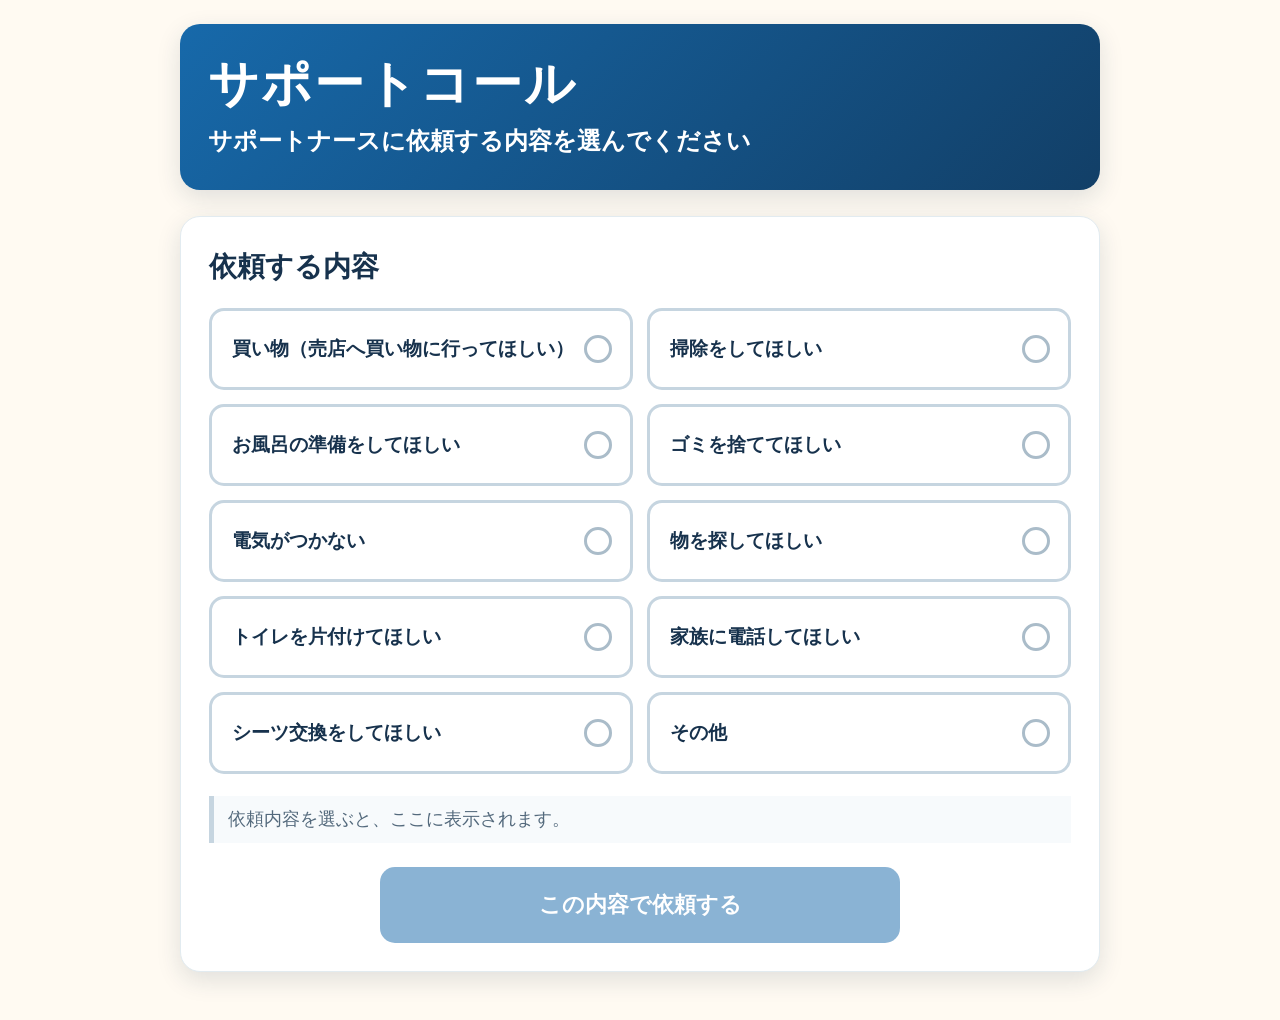
==== index.html @ 3096e854 "初回コミット" ====
<!doctype html>
<html lang="ja">
<head>
  <meta charset="UTF-8">
  <meta name="viewport" content="width=device-width, initial-scale=1.0">
  <title>サポートコール</title>
  <style>
    :root { --blue:#1769aa; --dark:#123f67; --ink:#17324d; --line:#c6d5e0; --cream:#fffaf2; }
    * { box-sizing:border-box; }
    body { margin:0; background:var(--cream); color:var(--ink); font-family:-apple-system,BlinkMacSystemFont,"Yu Gothic",Meiryo,sans-serif; font-size:18px; line-height:1.6; }
    button { font:inherit; }
    .page { width:min(920px,calc(100% - 24px)); margin:auto; padding:24px 0 48px; }
    .hero { padding:30px 28px; color:#fff; background:linear-gradient(135deg,var(--blue),var(--dark)); border-radius:20px; box-shadow:0 8px 24px #17324d22; }
    .hero p { margin:6px 0 0; font-size:clamp(1.2rem,3vw,1.5rem); font-weight:bold; }
    h1 { margin:0; font-size:clamp(2rem,5vw,3.1rem); line-height:1.25; letter-spacing:.04em; }
    .content { margin-top:26px; padding:28px; background:#fff; border:1px solid #e2ebf0; border-radius:20px; box-shadow:0 8px 24px #17324d22; }
    h2 { margin:0 0 18px; font-size:clamp(1.35rem,3vw,1.75rem); }
    .request-list { display:grid; grid-template-columns:repeat(2,minmax(0,1fr)); gap:14px; margin:0; padding:0; list-style:none; }
    .request-button { position:relative; width:100%; min-height:82px; padding:16px 52px 16px 20px; color:var(--ink); text-align:left; background:#fff; border:3px solid var(--line); border-radius:15px; cursor:pointer; font-size:1.2rem; font-weight:bold; line-height:1.4; }
    .request-button::after { content:""; position:absolute; top:50%; right:18px; width:22px; height:22px; border:3px solid #aabcc9; border-radius:50%; transform:translateY(-50%); }
    .request-button:hover, .request-button[aria-pressed="true"] { border-color:var(--blue); }
    .request-button:focus-visible, .submit-button:focus-visible { outline:4px solid #f3c95b; outline-offset:3px; }
    .request-button[aria-pressed="true"] { color:var(--dark); background:#eaf5fc; box-shadow:0 0 0 2px #1769aa22; }
    .request-button[aria-pressed="true"]::after { background:var(--blue); border-color:var(--blue); box-shadow:inset 0 0 0 5px #eaf5fc; }
    .summary { min-height:42px; margin:22px 0 24px; padding:9px 14px; color:#53697c; background:#f7fafc; border-left:5px solid var(--line); }
    .summary.selected { color:var(--dark); background:#eaf5fc; border-left-color:var(--blue); font-weight:bold; }
    .submit-button { display:block; width:min(100%,520px); min-height:76px; margin:auto; padding:15px 22px; color:#fff; background:var(--blue); border:0; border-radius:15px; box-shadow:0 5px 0 var(--dark); cursor:pointer; font-size:1.35rem; font-weight:bold; }
    .submit-button:hover:not(:disabled) { background:var(--dark); }
    .submit-button:disabled { opacity:.5; cursor:not-allowed; box-shadow:none; }
    .message { display:none; margin:24px 0 0; padding:20px; color:#146c4a; background:#eaf8f1; border:2px solid #95d4b8; border-radius:14px; font-size:1.3rem; font-weight:bold; text-align:center; }
    .message.visible { display:block; }
    @media (max-width:620px) { .page{padding-top:10px;} .hero,.content{padding:22px 18px;border-radius:16px;} .request-list{grid-template-columns:1fr;gap:11px;} .request-button{min-height:72px;font-size:1.12rem;} }
  </style>
</head>
<body>
  <main class="page">
    <header class="hero">
      <h1>サポートコール</h1>
      <p>サポートナースに依頼する内容を選んでください</p>
    </header>

    <section class="content" aria-labelledby="request-title">
      <h2 id="request-title">依頼する内容</h2>
      <ul class="request-list">
        <li><button type="button" class="request-button" aria-pressed="false">買い物（売店へ買い物に行ってほしい）</button></li>
        <li><button type="button" class="request-button" aria-pressed="false">掃除をしてほしい</button></li>
        <li><button type="button" class="request-button" aria-pressed="false">お風呂の準備をしてほしい</button></li>
        <li><button type="button" class="request-button" aria-pressed="false">ゴミを捨ててほしい</button></li>
        <li><button type="button" class="request-button" aria-pressed="false">電気がつかない</button></li>
        <li><button type="button" class="request-button" aria-pressed="false">物を探してほしい</button></li>
        <li><button type="button" class="request-button" aria-pressed="false">トイレを片付けてほしい</button></li>
        <li><button type="button" class="request-button" aria-pressed="false">家族に電話してほしい</button></li>
        <li><button type="button" class="request-button" aria-pressed="false">シーツ交換をしてほしい</button></li>
        <li><button type="button" class="request-button" aria-pressed="false">その他</button></li>
      </ul>
      <p id="summary" class="summary" aria-live="polite">依頼内容を選ぶと、ここに表示されます。</p>
      <button id="submit" class="submit-button" type="button" disabled>この内容で依頼する</button>
      <p id="message" class="message" role="status">サポートナースに依頼しました</p>
    </section>
  </main>

  <script>
    const buttons = document.querySelectorAll('.request-button');
    const submit = document.querySelector('#submit');
    const summary = document.querySelector('#summary');
    const message = document.querySelector('#message');
    let selected = null;

    buttons.forEach((button) => {
      button.addEventListener('click', () => {
        if (selected) selected.setAttribute('aria-pressed', 'false');
        selected = button;
        selected.setAttribute('aria-pressed', 'true');
        submit.disabled = false;
        summary.textContent = `選択中：${selected.textContent}`;
        summary.classList.add('selected');
        message.classList.remove('visible');
      });
    });

    submit.addEventListener('click', () => {
      if (selected) message.classList.add('visible');
    });
  </script>
</body>
</html>
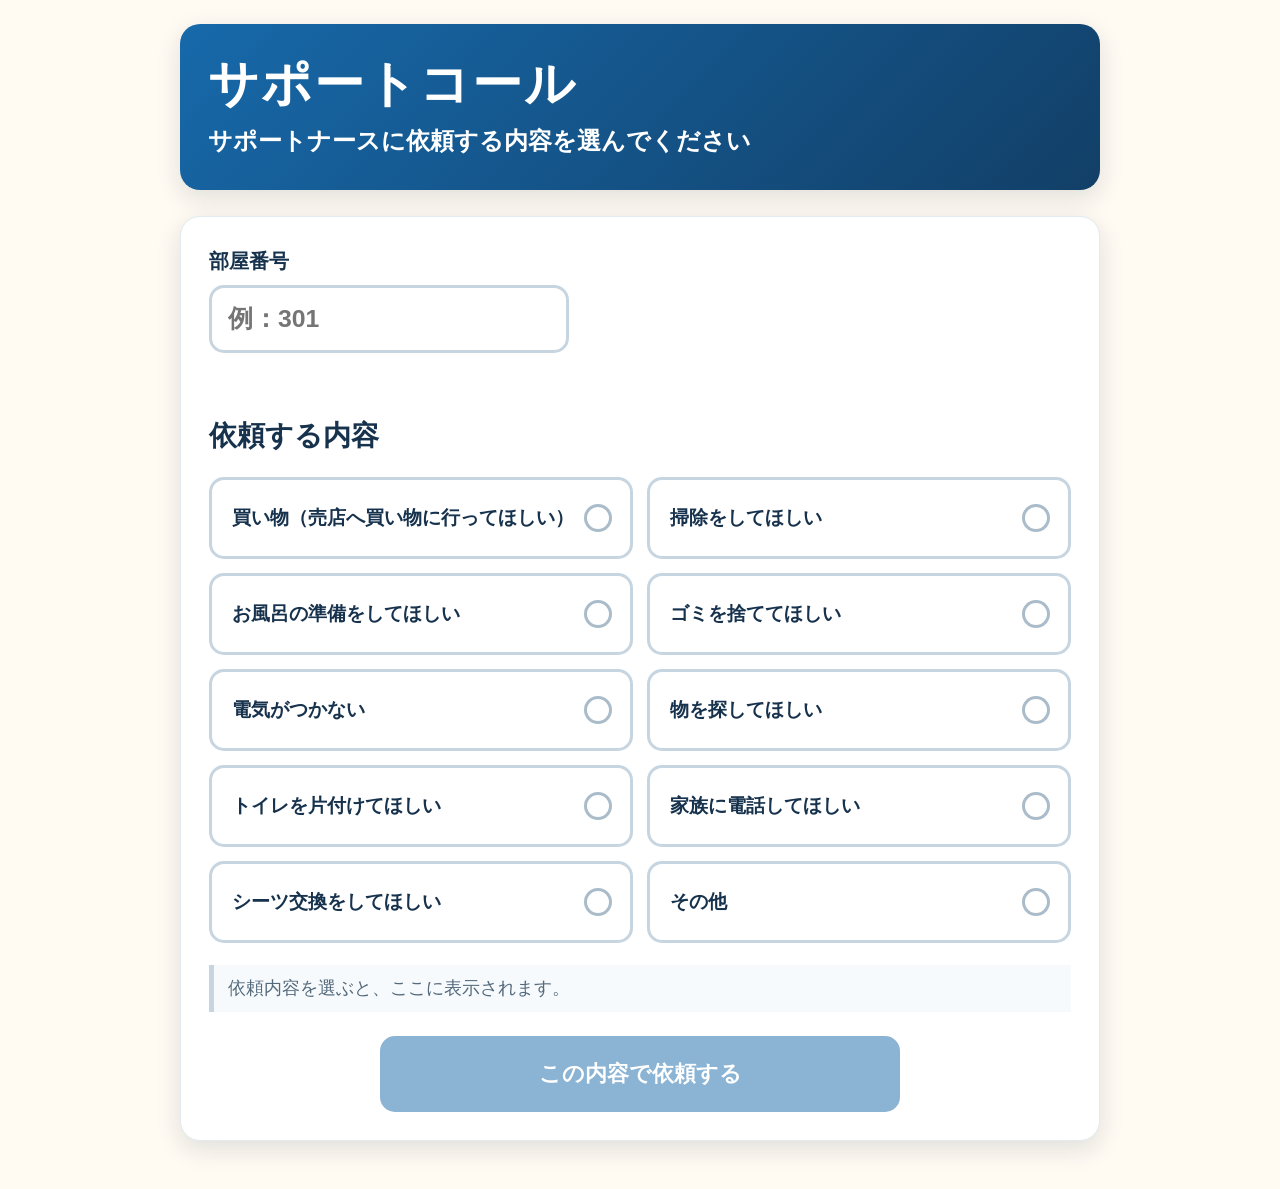
==== commit 9e35c165: "患者画面からスタッフ画面への依頼連携を追加" ====
--- a/index.html
+++ b/index.html
@@ -15,6 +15,11 @@
     h1 { margin:0; font-size:clamp(2rem,5vw,3.1rem); line-height:1.25; letter-spacing:.04em; }
     .content { margin-top:26px; padding:28px; background:#fff; border:1px solid #e2ebf0; border-radius:20px; box-shadow:0 8px 24px #17324d22; }
     h2 { margin:0 0 18px; font-size:clamp(1.35rem,3vw,1.75rem); }
+    .room-field { margin:0 0 26px; }
+    .room-label { display:block; margin-bottom:8px; font-size:1.25rem; font-weight:bold; }
+    .room-input { width:min(100%,360px); min-height:68px; padding:12px 16px; color:var(--ink); border:3px solid var(--line); border-radius:15px; font-size:1.55rem; font-weight:bold; }
+    .room-input:focus { outline:4px solid #f3c95b; outline-offset:3px; border-color:var(--blue); }
+    .room-error { min-height:29px; margin:6px 0 0; color:#b42318; font-size:1.05rem; font-weight:bold; }
     .request-list { display:grid; grid-template-columns:repeat(2,minmax(0,1fr)); gap:14px; margin:0; padding:0; list-style:none; }
     .request-button { position:relative; width:100%; min-height:82px; padding:16px 52px 16px 20px; color:var(--ink); text-align:left; background:#fff; border:3px solid var(--line); border-radius:15px; cursor:pointer; font-size:1.2rem; font-weight:bold; line-height:1.4; }
     .request-button::after { content:""; position:absolute; top:50%; right:18px; width:22px; height:22px; border:3px solid #aabcc9; border-radius:50%; transform:translateY(-50%); }
@@ -40,6 +45,11 @@
     </header>
 
     <section class="content" aria-labelledby="request-title">
+      <div class="room-field">
+        <label class="room-label" for="room-number">部屋番号</label>
+        <input id="room-number" class="room-input" type="text" inputmode="numeric" autocomplete="off" placeholder="例：301" aria-describedby="room-error">
+        <p id="room-error" class="room-error" aria-live="polite"></p>
+      </div>
       <h2 id="request-title">依頼する内容</h2>
       <ul class="request-list">
         <li><button type="button" class="request-button" aria-pressed="false">買い物（売店へ買い物に行ってほしい）</button></li>
@@ -61,17 +71,28 @@
 
   <script>
     const buttons = document.querySelectorAll('.request-button');
+    const roomInput = document.querySelector('#room-number');
+    const roomError = document.querySelector('#room-error');
     const submit = document.querySelector('#submit');
     const summary = document.querySelector('#summary');
     const message = document.querySelector('#message');
     let selected = null;
+
+    function updateSubmitState() {
+      submit.disabled = !selected;
+    }
+
+    roomInput.addEventListener('input', () => {
+      roomError.textContent = '';
+      updateSubmitState();
+    });
 
     buttons.forEach((button) => {
       button.addEventListener('click', () => {
         if (selected) selected.setAttribute('aria-pressed', 'false');
         selected = button;
         selected.setAttribute('aria-pressed', 'true');
-        submit.disabled = false;
+        updateSubmitState();
         summary.textContent = `選択中：${selected.textContent}`;
         summary.classList.add('selected');
         message.classList.remove('visible');
@@ -79,7 +100,18 @@
     });
 
     submit.addEventListener('click', () => {
-      if (selected) message.classList.add('visible');
+      const roomNumber = roomInput.value.trim();
+      if (!roomNumber) {
+        roomError.textContent = '部屋番号を入力してください';
+        roomInput.focus();
+        updateSubmitState();
+        return;
+      }
+      if (!selected) return;
+
+      sessionStorage.setItem('roomNumber', roomNumber);
+      sessionStorage.setItem('requestContent', selected.textContent);
+      window.location.href = './staff.html';
     });
   </script>
 </body>
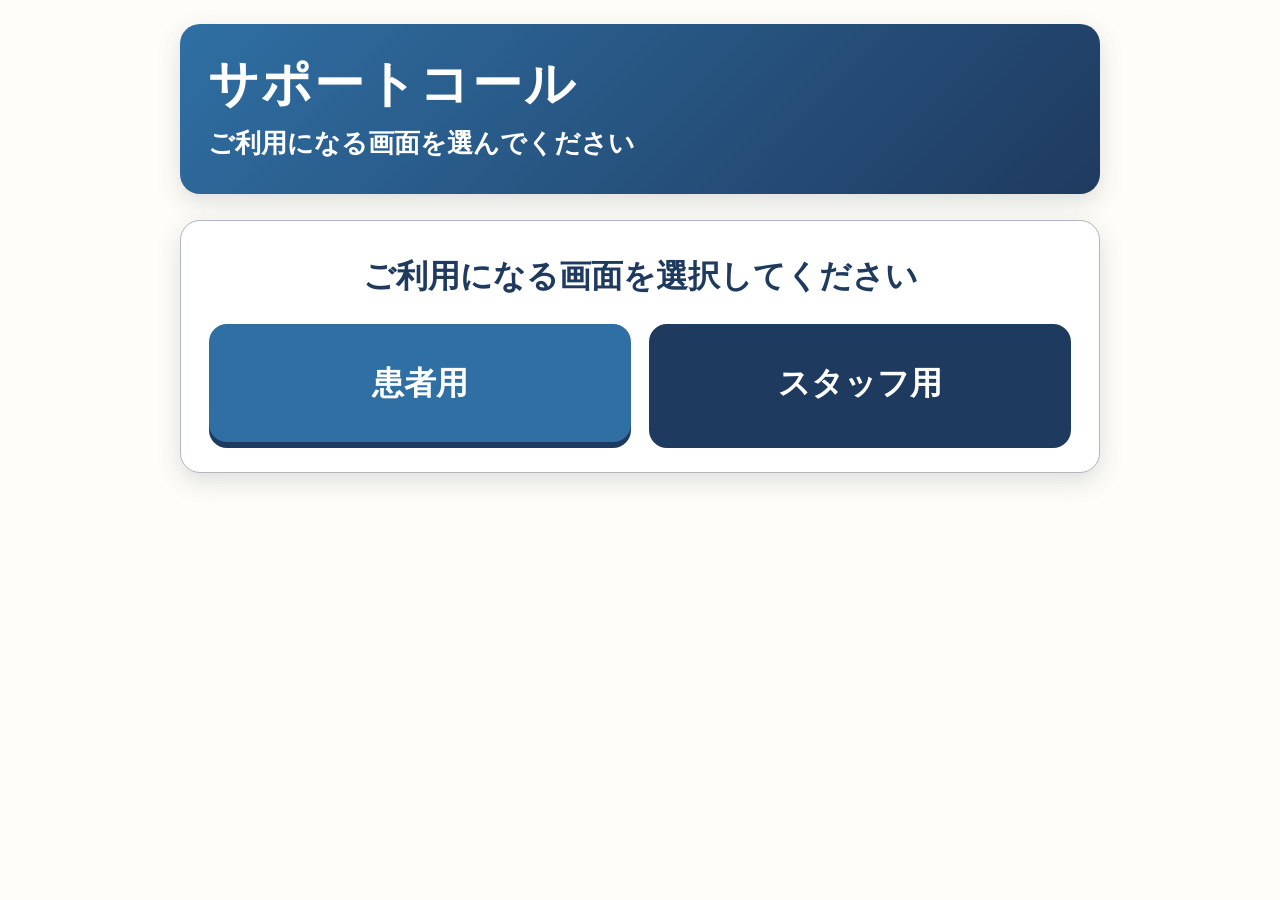
==== commit 3e174f70: "カレンダー追加" ====
--- a/index.html
+++ b/index.html
@@ -5,114 +5,113 @@
   <meta name="viewport" content="width=device-width, initial-scale=1.0">
   <title>サポートコール</title>
   <style>
-    :root { --blue:#1769aa; --dark:#123f67; --ink:#17324d; --line:#c6d5e0; --cream:#fffaf2; }
+    :root { --page-bg:#FFFDF7; --heading:#1F3A5F; --text:#222; --button:#2F6FA3; --button-text:#FFF; --selected-bg:#EAF4FB; --border:#AEB8C2; --attention:#B23A48; --completed:#35652D; --completed-bg:#F0F8EE; }
     * { box-sizing:border-box; }
-    body { margin:0; background:var(--cream); color:var(--ink); font-family:-apple-system,BlinkMacSystemFont,"Yu Gothic",Meiryo,sans-serif; font-size:18px; line-height:1.6; }
+    body { margin:0; color:var(--text); background:var(--page-bg); font-family:-apple-system,BlinkMacSystemFont,"Yu Gothic",Meiryo,sans-serif; font-size:18px; line-height:1.6; }
     button { font:inherit; }
     .page { width:min(920px,calc(100% - 24px)); margin:auto; padding:24px 0 48px; }
-    .hero { padding:30px 28px; color:#fff; background:linear-gradient(135deg,var(--blue),var(--dark)); border-radius:20px; box-shadow:0 8px 24px #17324d22; }
-    .hero p { margin:6px 0 0; font-size:clamp(1.2rem,3vw,1.5rem); font-weight:bold; }
-    h1 { margin:0; font-size:clamp(2rem,5vw,3.1rem); line-height:1.25; letter-spacing:.04em; }
-    .content { margin-top:26px; padding:28px; background:#fff; border:1px solid #e2ebf0; border-radius:20px; box-shadow:0 8px 24px #17324d22; }
-    h2 { margin:0 0 18px; font-size:clamp(1.35rem,3vw,1.75rem); }
+    .hero { padding:30px 28px; color:var(--button-text); background:linear-gradient(135deg,var(--button),var(--heading)); border-radius:20px; box-shadow:0 8px 24px rgba(31,58,95,.16); }
+    .hero h1 { margin:0; color:var(--button-text); font-size:clamp(2rem,5vw,3.1rem); line-height:1.25; letter-spacing:.04em; }
+    .hero p { margin:7px 0 0; font-size:clamp(1.2rem,3vw,1.6rem); font-weight:bold; }
+    .content, .mode-selection { margin-top:26px; padding:28px; background:var(--button-text); border:1px solid var(--border); border-radius:20px; box-shadow:0 8px 24px rgba(31,58,95,.16); }
+    h2 { color:var(--heading); }
+    .mode-selection { padding:30px 28px; }
+    .mode-selection h2 { margin:0 0 22px; text-align:center; font-size:clamp(1.5rem,4vw,2rem); }
+    .mode-buttons { display:grid; grid-template-columns:repeat(2,minmax(0,1fr)); gap:18px; }
+    .mode-button { min-height:118px; padding:20px; color:var(--button-text); background:var(--button); border:4px solid var(--button); border-radius:18px; box-shadow:0 6px 0 var(--heading); cursor:pointer; font-size:clamp(1.45rem,4vw,2rem); font-weight:bold; }
+    .mode-button.staff { background:var(--heading); border-color:var(--heading); }
+    .mode-button:hover { filter:brightness(.92); }
+    .mode-button:focus-visible, .back-button:focus-visible, .request-button:focus-visible, .submit-button:focus-visible, .action-button:focus-visible, .tab:focus-visible, .calendar-day:focus-visible, .month-button:focus-visible { outline:4px solid var(--attention); outline-offset:3px; }
+    .screen[hidden], .mode-selection[hidden] { display:none; }
+    .screen-title, .section-heading { margin:0 0 20px; color:var(--heading); font-size:clamp(1.4rem,3vw,1.8rem); }
+    .back-button { min-height:56px; margin-top:18px; padding:10px 18px; color:var(--heading); background:var(--button-text); border:3px solid var(--border); border-radius:13px; cursor:pointer; font-size:1.1rem; font-weight:bold; }
     .room-field { margin:0 0 26px; }
     .room-label { display:block; margin-bottom:8px; font-size:1.25rem; font-weight:bold; }
-    .room-input { width:min(100%,360px); min-height:68px; padding:12px 16px; color:var(--ink); border:3px solid var(--line); border-radius:15px; font-size:1.55rem; font-weight:bold; }
-    .room-input:focus { outline:4px solid #f3c95b; outline-offset:3px; border-color:var(--blue); }
-    .room-error { min-height:29px; margin:6px 0 0; color:#b42318; font-size:1.05rem; font-weight:bold; }
-    .request-list { display:grid; grid-template-columns:repeat(2,minmax(0,1fr)); gap:14px; margin:0; padding:0; list-style:none; }
-    .request-button { position:relative; width:100%; min-height:82px; padding:16px 52px 16px 20px; color:var(--ink); text-align:left; background:#fff; border:3px solid var(--line); border-radius:15px; cursor:pointer; font-size:1.2rem; font-weight:bold; line-height:1.4; }
-    .request-button::after { content:""; position:absolute; top:50%; right:18px; width:22px; height:22px; border:3px solid #aabcc9; border-radius:50%; transform:translateY(-50%); }
-    .request-button:hover, .request-button[aria-pressed="true"] { border-color:var(--blue); }
-    .request-button:focus-visible, .submit-button:focus-visible { outline:4px solid #f3c95b; outline-offset:3px; }
-    .request-button[aria-pressed="true"] { color:var(--dark); background:#eaf5fc; box-shadow:0 0 0 2px #1769aa22; }
-    .request-button[aria-pressed="true"]::after { background:var(--blue); border-color:var(--blue); box-shadow:inset 0 0 0 5px #eaf5fc; }
-    .summary { min-height:42px; margin:22px 0 24px; padding:9px 14px; color:#53697c; background:#f7fafc; border-left:5px solid var(--line); }
-    .summary.selected { color:var(--dark); background:#eaf5fc; border-left-color:var(--blue); font-weight:bold; }
-    .submit-button { display:block; width:min(100%,520px); min-height:76px; margin:auto; padding:15px 22px; color:#fff; background:var(--blue); border:0; border-radius:15px; box-shadow:0 5px 0 var(--dark); cursor:pointer; font-size:1.35rem; font-weight:bold; }
-    .submit-button:hover:not(:disabled) { background:var(--dark); }
-    .submit-button:disabled { opacity:.5; cursor:not-allowed; box-shadow:none; }
-    .message { display:none; margin:24px 0 0; padding:20px; color:#146c4a; background:#eaf8f1; border:2px solid #95d4b8; border-radius:14px; font-size:1.3rem; font-weight:bold; text-align:center; }
+    .room-input { width:min(100%,360px); min-height:68px; padding:12px 16px; color:var(--text); border:3px solid var(--border); border-radius:15px; font-size:1.55rem; font-weight:bold; }
+    .room-input:focus { outline:4px solid var(--attention); outline-offset:3px; border-color:var(--button); }
+    .room-error { min-height:29px; margin:6px 0 0; color:var(--attention); font-size:1.05rem; font-weight:bold; }
+    .request-list { display:grid; gap:18px; margin:0; padding:0; list-style:none; }
+    .patient-request-list { grid-template-columns:repeat(2,minmax(0,1fr)); gap:14px; }
+    .request-button { position:relative; width:100%; min-height:82px; padding:16px 52px 16px 20px; color:var(--text); text-align:left; background:var(--button-text); border:3px solid var(--border); border-radius:15px; cursor:pointer; font-size:1.2rem; font-weight:bold; line-height:1.4; }
+    .request-button::after { content:""; position:absolute; top:50%; right:18px; width:22px; height:22px; border:3px solid var(--border); border-radius:50%; transform:translateY(-50%); }
+    .request-button:hover, .request-button[aria-pressed="true"] { border-color:var(--button); }
+    .request-button[aria-pressed="true"] { color:var(--heading); background:var(--selected-bg); box-shadow:0 0 0 2px rgba(47,111,163,.2); }
+    .request-button[aria-pressed="true"]::after { background:var(--button); border-color:var(--button); box-shadow:inset 0 0 0 5px var(--selected-bg); }
+    .summary { min-height:42px; margin:22px 0 24px; padding:9px 14px; color:var(--text); background:var(--page-bg); border-left:5px solid var(--border); }
+    .summary.selected { color:var(--heading); background:var(--selected-bg); border-left-color:var(--button); font-weight:bold; }
+    .submit-button { display:block; width:min(100%,520px); min-height:76px; margin:auto; padding:15px 22px; color:var(--button-text); background:var(--button); border:0; border-radius:15px; box-shadow:0 5px 0 var(--heading); cursor:pointer; font-size:1.35rem; font-weight:bold; }
+    .submit-button:hover:not(:disabled), .action-button:hover:not(:disabled) { filter:brightness(.9); }
+    .submit-button:disabled, .action-button:disabled { color:var(--heading); background:var(--selected-bg); border:2px solid var(--border); cursor:not-allowed; box-shadow:none; }
+    .message { display:none; margin:24px 0 0; padding:20px; color:var(--heading); background:var(--selected-bg); border:2px solid var(--button); border-radius:14px; font-size:1.3rem; font-weight:bold; text-align:center; }
     .message.visible { display:block; }
-    @media (max-width:620px) { .page{padding-top:10px;} .hero,.content{padding:22px 18px;border-radius:16px;} .request-list{grid-template-columns:1fr;gap:11px;} .request-button{min-height:72px;font-size:1.12rem;} }
+    .completion-panel { display:none; margin-top:24px; padding:24px; color:var(--heading); background:var(--completed-bg); border:3px solid #5C8D4E; border-radius:16px; text-align:center; }
+    .completion-panel.visible { display:block; }
+    .completion-panel h2 { margin:0 0 12px; color:var(--completed); font-size:clamp(1.5rem,4vw,2rem); }
+    .completion-content { margin:8px 0; font-size:clamp(1.1rem,3vw,1.4rem); font-weight:bold; }
+    .completion-time { margin:12px 0 0; color:var(--completed); font-size:clamp(1.35rem,4vw,1.9rem); font-weight:bold; line-height:1.4; }
+    .tabs { display:grid; grid-template-columns:repeat(2,1fr); gap:12px; margin-bottom:22px; }
+    .tab { min-height:60px; padding:10px 14px; color:var(--heading); background:var(--button-text); border:3px solid var(--border); border-radius:14px; cursor:pointer; font-size:1.2rem; font-weight:bold; }
+    .tab[aria-selected="true"] { color:var(--button-text); background:var(--button); border-color:var(--button); }
+    .request-card { display:grid; grid-template-columns:minmax(0,1fr) auto; gap:20px; align-items:center; padding:22px; border:3px solid var(--border); border-radius:18px; background:var(--button-text); }
+    .request-card.completed { border-color:#7AA870; background:var(--completed-bg); }
+    .room-number { margin:0; color:var(--heading); font-size:clamp(1.5rem,4vw,2.1rem); font-weight:bold; line-height:1.3; }
+    .request-text { margin:7px 0 9px; font-size:clamp(1.2rem,3vw,1.55rem); font-weight:bold; line-height:1.45; }
+    .request-time, .completion-time { margin:0; font-size:1.05rem; font-weight:bold; }
+    .status { display:inline-block; margin-top:12px; padding:5px 13px; border-radius:999px; font-size:1.05rem; font-weight:bold; }
+    .status.pending { color:var(--attention); background:var(--selected-bg); border:2px solid var(--attention); }
+    .status.confirmed { color:var(--heading); background:var(--selected-bg); border:2px solid var(--button); }
+    .status.completed { color:var(--completed); background:var(--completed-bg); border:2px solid #5C8D4E; }
+    .action-stack { display:grid; gap:12px; }
+    .action-button { min-width:150px; min-height:64px; padding:12px 18px; color:var(--button-text); background:var(--button); border:0; border-radius:14px; box-shadow:0 5px 0 var(--heading); cursor:pointer; font-size:1.2rem; font-weight:bold; }
+    .action-button.complete { background:var(--completed); box-shadow:0 5px 0 #24481F; }
+    .empty { display:block; padding:22px; border:3px dashed var(--border); border-radius:16px; font-size:1.2rem; font-weight:bold; text-align:center; }
+    .calendar-header { display:flex; justify-content:space-between; align-items:center; gap:12px; margin-bottom:16px; }
+    .month-label { margin:0; color:var(--heading); font-size:clamp(1.5rem,4vw,2rem); }
+    .month-button { min-width:78px; min-height:54px; color:var(--heading); background:var(--button-text); border:3px solid var(--border); border-radius:12px; cursor:pointer; font-size:1.15rem; font-weight:bold; }
+    .calendar-grid { display:grid; grid-template-columns:repeat(7,1fr); gap:6px; }
+    .weekday { padding:6px 2px; color:var(--heading); text-align:center; font-weight:bold; }
+    .calendar-day { min-height:76px; padding:6px 3px; color:var(--text); background:var(--button-text); border:2px solid var(--border); border-radius:10px; cursor:pointer; font-weight:bold; }
+    .calendar-day.empty-day { visibility:hidden; cursor:default; }
+    .calendar-day.today { border:4px solid var(--attention); }
+    .calendar-day.selected { background:var(--selected-bg); border-color:var(--button); }
+    .day-number { display:block; font-size:1.2rem; }
+    .day-count { display:block; margin-top:4px; color:var(--heading); font-size:.95rem; }
+    .day-details { margin-top:20px; padding:18px; background:var(--page-bg); border-left:5px solid var(--button); border-radius:8px; }
+    .day-details h3 { margin:0 0 12px; color:var(--heading); font-size:1.35rem; }
+    .day-details p { margin:8px 0; font-size:1.1rem; font-weight:bold; }
+    @media (max-width:620px) { .page{padding-top:10px;} .hero,.content,.mode-selection{padding:22px 18px;border-radius:16px;} .mode-buttons,.patient-request-list{grid-template-columns:1fr;gap:12px;} .mode-button{min-height:92px;} .request-button{min-height:72px;font-size:1.12rem;} .request-card{grid-template-columns:1fr;gap:16px;padding:18px;} .action-button{width:100%;} .calendar-grid{gap:3px;} .calendar-day{min-height:68px;padding:4px 1px;} .day-count{font-size:.8rem;} }
   </style>
 </head>
 <body>
   <main class="page">
-    <header class="hero">
-      <h1>サポートコール</h1>
-      <p>サポートナースに依頼する内容を選んでください</p>
-    </header>
-
-    <section class="content" aria-labelledby="request-title">
-      <div class="room-field">
-        <label class="room-label" for="room-number">部屋番号</label>
-        <input id="room-number" class="room-input" type="text" inputmode="numeric" autocomplete="off" placeholder="例：301" aria-describedby="room-error">
-        <p id="room-error" class="room-error" aria-live="polite"></p>
-      </div>
-      <h2 id="request-title">依頼する内容</h2>
-      <ul class="request-list">
-        <li><button type="button" class="request-button" aria-pressed="false">買い物（売店へ買い物に行ってほしい）</button></li>
-        <li><button type="button" class="request-button" aria-pressed="false">掃除をしてほしい</button></li>
-        <li><button type="button" class="request-button" aria-pressed="false">お風呂の準備をしてほしい</button></li>
-        <li><button type="button" class="request-button" aria-pressed="false">ゴミを捨ててほしい</button></li>
-        <li><button type="button" class="request-button" aria-pressed="false">電気がつかない</button></li>
-        <li><button type="button" class="request-button" aria-pressed="false">物を探してほしい</button></li>
-        <li><button type="button" class="request-button" aria-pressed="false">トイレを片付けてほしい</button></li>
-        <li><button type="button" class="request-button" aria-pressed="false">家族に電話してほしい</button></li>
-        <li><button type="button" class="request-button" aria-pressed="false">シーツ交換をしてほしい</button></li>
-        <li><button type="button" class="request-button" aria-pressed="false">その他</button></li>
-      </ul>
-      <p id="summary" class="summary" aria-live="polite">依頼内容を選ぶと、ここに表示されます。</p>
-      <button id="submit" class="submit-button" type="button" disabled>この内容で依頼する</button>
-      <p id="message" class="message" role="status">サポートナースに依頼しました</p>
-    </section>
+    <header class="hero"><h1>サポートコール</h1><p id="hero-subtitle">ご利用になる画面を選んでください</p></header>
+    <section id="mode-selection" class="mode-selection" aria-labelledby="mode-title"><h2 id="mode-title">ご利用になる画面を選択してください</h2><div class="mode-buttons"><button id="patient-mode" class="mode-button" type="button">患者用</button><button id="staff-mode" class="mode-button staff" type="button">スタッフ用</button></div></section>
+    <section id="patient-screen" class="screen" hidden aria-labelledby="patient-title"><section class="content"><h2 id="patient-title" class="screen-title">患者用画面</h2><div class="room-field"><label class="room-label" for="room-number">部屋番号</label><input id="room-number" class="room-input" type="text" inputmode="numeric" autocomplete="off" placeholder="例：301" aria-describedby="room-error"><p id="room-error" class="room-error" aria-live="polite"></p></div><h2 class="section-heading">依頼する内容</h2><ul class="request-list patient-request-list"><li><button type="button" class="request-button" aria-pressed="false">買い物（売店へ買い物に行ってほしい）</button></li><li><button type="button" class="request-button" aria-pressed="false">掃除をしてほしい</button></li><li><button type="button" class="request-button" aria-pressed="false">お風呂の準備をしてほしい</button></li><li><button type="button" class="request-button" aria-pressed="false">ゴミを捨ててほしい</button></li><li><button type="button" class="request-button" aria-pressed="false">電気がつかない</button></li><li><button type="button" class="request-button" aria-pressed="false">物を探してほしい</button></li><li><button type="button" class="request-button" aria-pressed="false">トイレを片付けてほしい</button></li><li><button type="button" class="request-button" aria-pressed="false">家族に電話してほしい</button></li><li><button type="button" class="request-button" aria-pressed="false">シーツ交換をしてほしい</button></li><li><button type="button" class="request-button" aria-pressed="false">その他</button></li></ul><p id="summary" class="summary" aria-live="polite">依頼内容を選ぶと、ここに表示されます。</p><button id="submit" class="submit-button" type="button" disabled>この内容で依頼する</button><p id="message" class="message" role="status">サポートナースに依頼しました</p><section id="completion-panel" class="completion-panel" aria-live="polite" aria-labelledby="completion-title"><h2 id="completion-title">ご依頼への対応が完了しました</h2><p id="completion-content" class="completion-content"></p><p id="completion-time" class="completion-time"></p></section></section><button class="back-button" type="button">画面選択に戻る</button></section>
+    <section id="staff-screen" class="screen" hidden aria-labelledby="staff-title"><section class="content"><h2 id="staff-title" class="screen-title">スタッフ用画面</h2><h2 class="section-heading">現在の依頼一覧</h2><div class="tabs" role="tablist" aria-label="依頼の表示切替"><button id="active-tab" class="tab" type="button" role="tab" aria-selected="true">対応中</button><button id="history-tab" class="tab" type="button" role="tab" aria-selected="false">対応履歴</button></div><ul id="request-list" class="request-list" aria-live="polite"></ul></section><section class="content" aria-labelledby="calendar-title"><h2 id="calendar-title" class="section-heading">対応カレンダー</h2><div class="calendar-header"><button id="previous-month" class="month-button" type="button">前月</button><h3 id="month-label" class="month-label"></h3><button id="next-month" class="month-button" type="button">次月</button></div><div id="calendar" class="calendar-grid" aria-label="対応カレンダー"></div><div id="day-details" class="day-details" aria-live="polite">日付を選ぶと、その日の対応履歴を表示します。</div></section><button class="back-button" type="button">画面選択に戻る</button></section>
   </main>
-
   <script>
-    const buttons = document.querySelectorAll('.request-button');
-    const roomInput = document.querySelector('#room-number');
-    const roomError = document.querySelector('#room-error');
-    const submit = document.querySelector('#submit');
-    const summary = document.querySelector('#summary');
-    const message = document.querySelector('#message');
-    let selected = null;
-
-    function updateSubmitState() {
-      submit.disabled = !selected;
-    }
-
-    roomInput.addEventListener('input', () => {
-      roomError.textContent = '';
-      updateSubmitState();
-    });
-
-    buttons.forEach((button) => {
-      button.addEventListener('click', () => {
-        if (selected) selected.setAttribute('aria-pressed', 'false');
-        selected = button;
-        selected.setAttribute('aria-pressed', 'true');
-        updateSubmitState();
-        summary.textContent = `選択中：${selected.textContent}`;
-        summary.classList.add('selected');
-        message.classList.remove('visible');
-      });
-    });
-
-    submit.addEventListener('click', () => {
-      const roomNumber = roomInput.value.trim();
-      if (!roomNumber) {
-        roomError.textContent = '部屋番号を入力してください';
-        roomInput.focus();
-        updateSubmitState();
-        return;
-      }
-      if (!selected) return;
-
-      sessionStorage.setItem('roomNumber', roomNumber);
-      sessionStorage.setItem('requestContent', selected.textContent);
-      window.location.href = './staff.html';
-    });
+    const REQUESTS_KEY='supportCallRequests';
+    const modeSelection=document.querySelector('#mode-selection'),patientScreen=document.querySelector('#patient-screen'),staffScreen=document.querySelector('#staff-screen'),heroSubtitle=document.querySelector('#hero-subtitle');
+    function showScreen(screen){const isPatient=screen==='patient';modeSelection.hidden=true;patientScreen.hidden=!isPatient;staffScreen.hidden=isPatient;heroSubtitle.textContent=isPatient?'サポートナースに依頼する内容を選んでください':'依頼の確認・対応を行ってください';if(!isPatient){migrateLegacyRequest();renderRequests();renderCalendar()}else renderCompletion()}
+    function showModeSelection(){modeSelection.hidden=false;patientScreen.hidden=true;staffScreen.hidden=true;heroSubtitle.textContent='ご利用になる画面を選んでください'}
+    document.querySelector('#patient-mode').addEventListener('click',()=>showScreen('patient'));document.querySelector('#staff-mode').addEventListener('click',()=>showScreen('staff'));document.querySelectorAll('.back-button').forEach(button=>button.addEventListener('click',showModeSelection));
+    function getRequests(){try{return JSON.parse(localStorage.getItem(REQUESTS_KEY)||'[]')}catch(error){return[]}}
+    function saveRequests(requests){localStorage.setItem(REQUESTS_KEY,JSON.stringify(requests))}
+    function formatDateTime(value){return new Intl.DateTimeFormat('ja-JP',{year:'numeric',month:'long',day:'numeric',hour:'2-digit',minute:'2-digit'}).format(new Date(value))}
+    function formatCompletion(value){const date=new Date(value);return `${date.getFullYear()}年${date.getMonth()+1}月${date.getDate()}日 ${date.getHours()}時${String(date.getMinutes()).padStart(2,'0')}分にスタッフが対応しました`}
+    const patientButtons=document.querySelectorAll('.patient-request-list .request-button'),roomInput=document.querySelector('#room-number'),roomError=document.querySelector('#room-error'),submit=document.querySelector('#submit'),summary=document.querySelector('#summary'),message=document.querySelector('#message');let selected=null;
+    function renderCompletion(){const room=roomInput.value.trim(),panel=document.querySelector('#completion-panel'),completed=getRequests().filter(request=>request.roomNumber===room&&request.status==='completed').sort((a,b)=>new Date(b.completedAt)-new Date(a.completedAt))[0];if(!room||!completed){panel.classList.remove('visible');return}document.querySelector('#completion-content').textContent=completed.requestContent;document.querySelector('#completion-time').textContent=formatCompletion(completed.completedAt);panel.classList.add('visible')}
+    roomInput.addEventListener('input',()=>{roomError.textContent='';submit.disabled=!selected;renderCompletion()});patientButtons.forEach(button=>button.addEventListener('click',()=>{if(selected)selected.setAttribute('aria-pressed','false');selected=button;selected.setAttribute('aria-pressed','true');submit.disabled=false;summary.textContent=`選択中：${selected.textContent}`;summary.classList.add('selected');message.classList.remove('visible')}));
+    submit.addEventListener('click',()=>{const roomNumber=roomInput.value.trim();if(!roomNumber){roomError.textContent='部屋番号を入力してください';roomInput.focus();return}if(!selected)return;const requests=getRequests(),request={id:`${Date.now()}-${Math.random().toString(36).slice(2,8)}`,roomNumber,requestContent:selected.textContent,requestedAt:new Date().toISOString(),status:'pending',confirmedAt:null,completedAt:null};requests.push(request);saveRequests(requests);sessionStorage.setItem('roomNumber',roomNumber);sessionStorage.setItem('requestContent',selected.textContent);message.classList.add('visible');renderCompletion()});
+    let view='active',calendarDate=new Date(),selectedDateKey=null;const requestList=document.querySelector('#request-list');
+    function migrateLegacyRequest(){if(getRequests().length)return;const room=sessionStorage.getItem('roomNumber'),text=sessionStorage.getItem('requestContent');if(room&&text)saveRequests([{id:`legacy-${Date.now()}`,roomNumber:room,requestContent:text,requestedAt:new Date().toISOString(),status:'pending',confirmedAt:null,completedAt:null}])}
+    function updateRequest(id,changes){saveRequests(getRequests().map(request=>request.id===id?{...request,...changes}:request));renderRequests();renderCalendar()}
+    function renderRequests(){const requests=getRequests().filter(request=>view==='active'?request.status!=='completed':request.status==='completed');if(!requests.length){const empty=document.createElement('li');empty.className='empty';empty.textContent=view==='active'?'現在、対応中の依頼はありません':'対応履歴はありません';requestList.replaceChildren(empty);return}requestList.replaceChildren(...requests.map(request=>{const item=document.createElement('li');item.className=`request-card${request.status==='completed'?' completed':''}`;const details=document.createElement('div'),room=document.createElement('p'),text=document.createElement('p'),time=document.createElement('p'),status=document.createElement('span');room.className='room-number';room.textContent=`${request.roomNumber}号室`;text.className='request-text';text.textContent=request.requestContent;time.className='request-time';time.textContent=`依頼日時 ${formatDateTime(request.requestedAt)}`;status.className=`status ${request.status}`;status.textContent=request.status==='pending'?'未確認':request.status==='confirmed'?'確認済み':'対応済み';details.append(room,text,time,status);if(request.completedAt){const completed=document.createElement('p');completed.className='completion-time';completed.textContent=`対応終了日時 ${formatDateTime(request.completedAt)}`;details.append(completed)}const actions=document.createElement('div');actions.className='action-stack';if(request.status!=='completed'){const confirm=document.createElement('button');confirm.type='button';confirm.className='action-button';confirm.textContent=request.status==='confirmed'?'確認済み':'確認する';confirm.disabled=request.status==='confirmed';confirm.addEventListener('click',()=>updateRequest(request.id,{status:'confirmed',confirmedAt:new Date().toISOString()}));const complete=document.createElement('button');complete.type='button';complete.className='action-button complete';complete.textContent='対応終了';complete.addEventListener('click',()=>updateRequest(request.id,{status:'completed',completedAt:new Date().toISOString()}));actions.append(confirm,complete)}item.append(details,actions);return item}))}
+    function dateKey(value){const date=new Date(value);return `${date.getFullYear()}-${String(date.getMonth()+1).padStart(2,'0')}-${String(date.getDate()).padStart(2,'0')}`}
+    function formatTime(value){return new Intl.DateTimeFormat('ja-JP',{hour:'2-digit',minute:'2-digit'}).format(new Date(value))}
+    function renderCalendar(){const year=calendarDate.getFullYear(),month=calendarDate.getMonth(),completed=getRequests().filter(request=>request.status==='completed'&&request.completedAt);document.querySelector('#month-label').textContent=`${year}年${month+1}月`;const calendar=document.querySelector('#calendar');calendar.replaceChildren();['日','月','火','水','木','金','土'].forEach(day=>{const cell=document.createElement('div');cell.className='weekday';cell.textContent=day;calendar.append(cell)});const firstDay=new Date(year,month,1).getDay(),days=new Date(year,month+1,0).getDate(),today=dateKey(new Date());for(let i=0;i<firstDay;i++){const blank=document.createElement('div');blank.className='calendar-day empty-day';calendar.append(blank)}for(let day=1;day<=days;day++){const key=`${year}-${String(month+1).padStart(2,'0')}-${String(day).padStart(2,'0')}`,entries=completed.filter(request=>dateKey(request.completedAt)===key),button=document.createElement('button');button.type='button';button.className=`calendar-day${key===today?' today':''}${key===selectedDateKey?' selected':''}`;button.innerHTML=`<span class="day-number">${day}</span><span class="day-count">${entries.length?`${entries.length}件`:''}</span>`;button.setAttribute('aria-label',`${month+1}月${day}日${entries.length?` 対応${entries.length}件`:''}`);button.addEventListener('click',()=>{selectedDateKey=key;renderCalendar();renderDayDetails(key)});calendar.append(button)}}
+    function renderDayDetails(key){const details=document.querySelector('#day-details'),entries=getRequests().filter(request=>request.status==='completed'&&request.completedAt&&dateKey(request.completedAt)===key);if(!entries.length){details.textContent='この日の対応履歴はありません。';return}const [year,month,day]=key.split('-').map(Number);details.replaceChildren();const heading=document.createElement('h3');heading.textContent=`${month}月${day}日の対応`;details.append(heading);entries.forEach(request=>{const row=document.createElement('p');row.textContent=`${request.roomNumber}号室　${request.requestContent}　${formatTime(request.completedAt)} 対応終了`;details.append(row)})}
+    document.querySelector('#active-tab').addEventListener('click',()=>{view='active';document.querySelector('#active-tab').setAttribute('aria-selected','true');document.querySelector('#history-tab').setAttribute('aria-selected','false');renderRequests()});document.querySelector('#history-tab').addEventListener('click',()=>{view='history';document.querySelector('#active-tab').setAttribute('aria-selected','false');document.querySelector('#history-tab').setAttribute('aria-selected','true');renderRequests()});document.querySelector('#previous-month').addEventListener('click',()=>{calendarDate.setMonth(calendarDate.getMonth()-1);selectedDateKey=null;renderCalendar();document.querySelector('#day-details').textContent='日付を選ぶと、その日の対応履歴を表示します。'});document.querySelector('#next-month').addEventListener('click',()=>{calendarDate.setMonth(calendarDate.getMonth()+1);selectedDateKey=null;renderCalendar();document.querySelector('#day-details').textContent='日付を選ぶと、その日の対応履歴を表示します。'});window.addEventListener('storage',()=>{renderCompletion();if(!staffScreen.hidden){renderRequests();renderCalendar();if(selectedDateKey)renderDayDetails(selectedDateKey)}});renderCalendar();
   </script>
 </body>
 </html>
